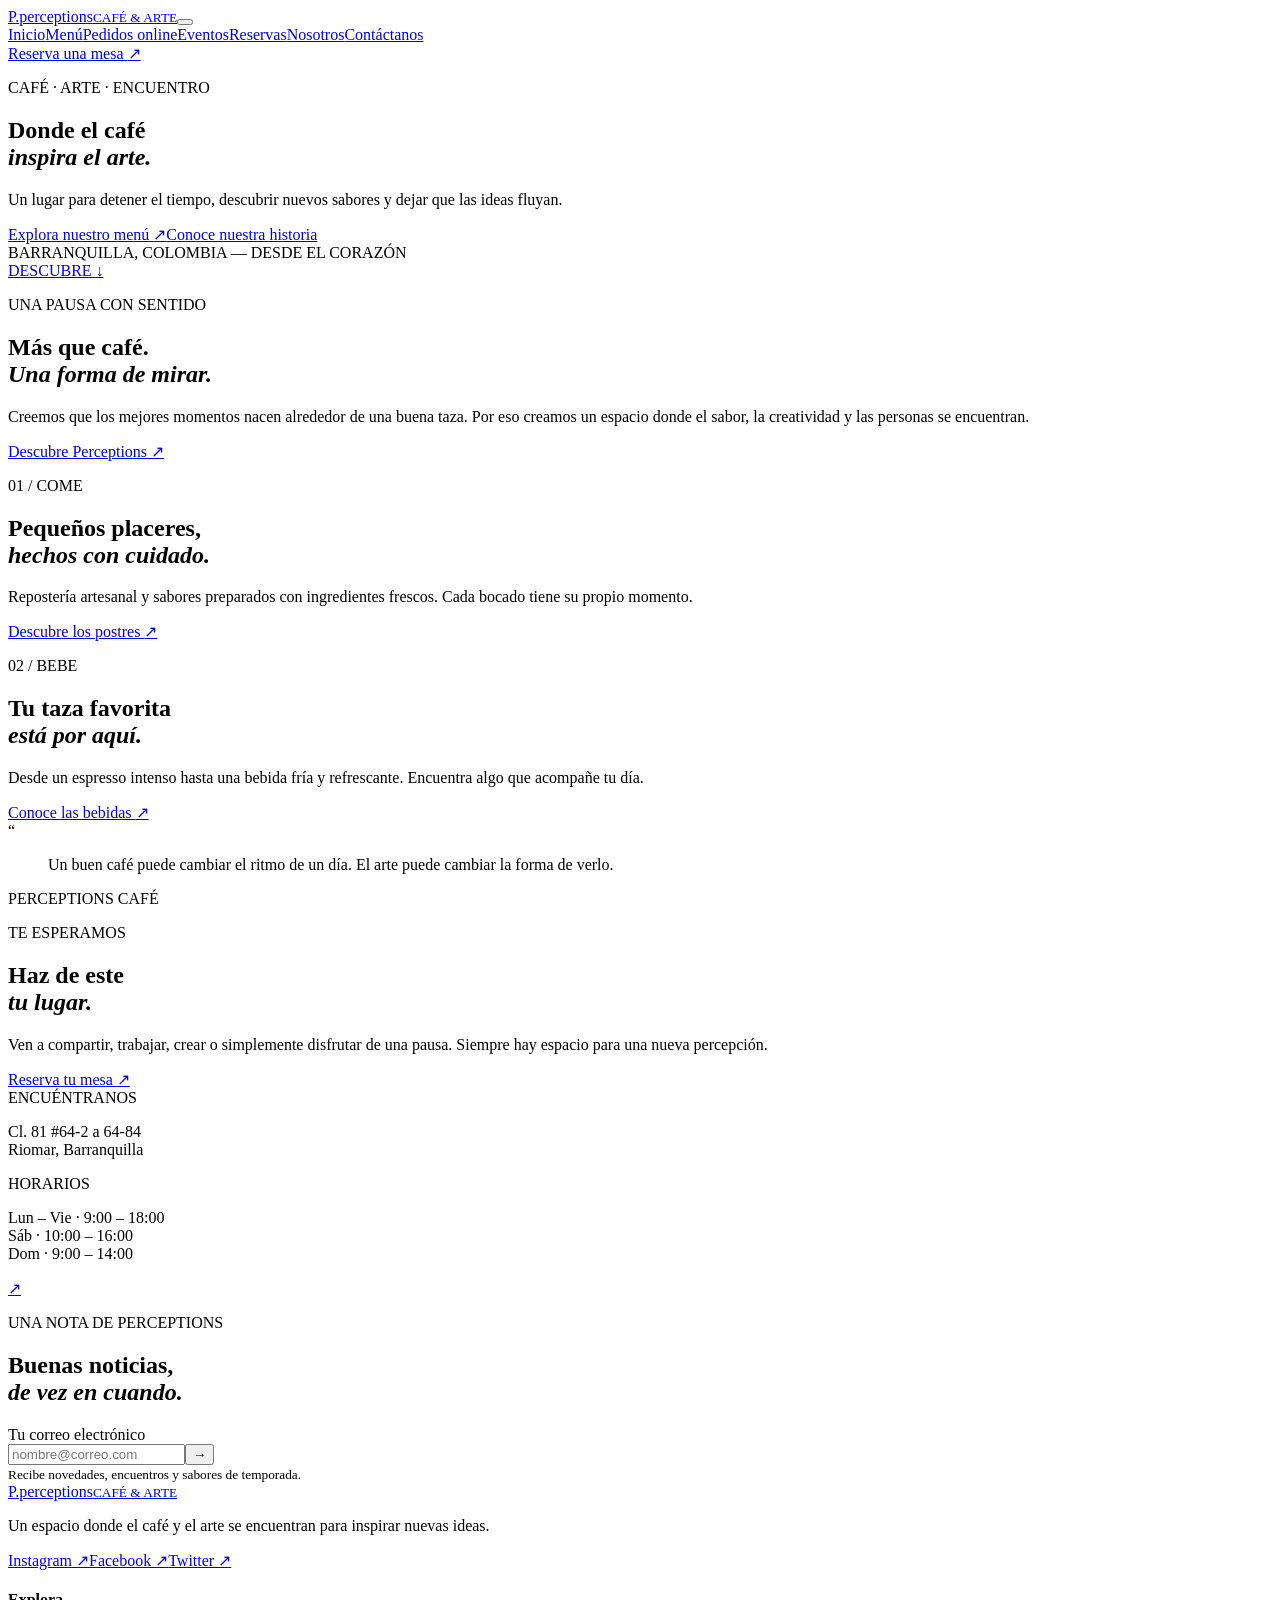
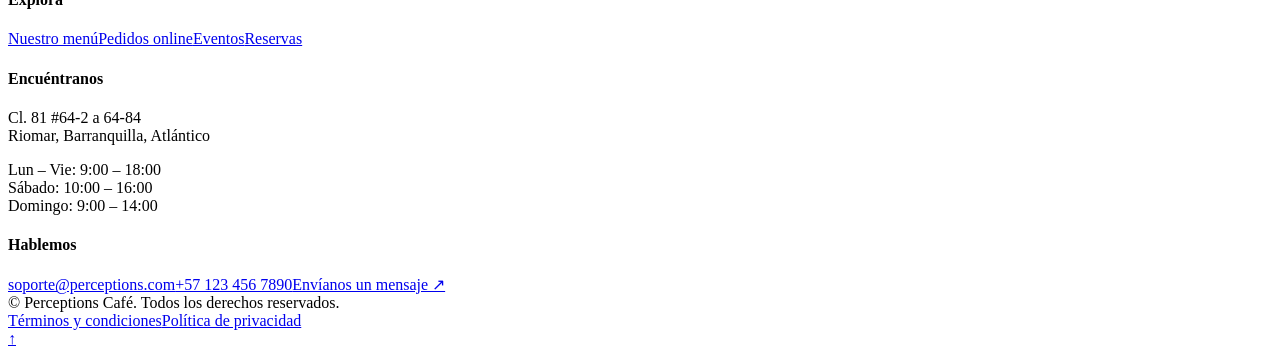
==== index.html @ a8e0d853 "index" ====
<!doctype html><html lang="es"><head><meta charset="utf-8"><meta name="viewport" content="width=device-width,initial-scale=1"><meta name="theme-color" content="#24231f"><meta name="description" content="Perceptions Café: café de especialidad, repostería artesanal y experiencias artísticas en Barranquilla."><title>Inicio | Perceptions Café</title><link rel="preconnect" href="https://fonts.googleapis.com"><link rel="preconnect" href="https://fonts.gstatic.com" crossorigin><link href="https://fonts.googleapis.com/css2?family=DM+Sans:wght@400;500;600;700&family=Playfair+Display:wght@400;500;600;700&display=swap" rel="stylesheet"><link rel="icon" href="assets/favicon.svg" type="image/svg+xml"><link rel="stylesheet" href="assets/styles.css"></head><body id="top"><header class="site-header"><div class="header-inner"><a class="brand" href="index.html" aria-label="Perceptions, inicio"><span class="brand-mark">P<span>.</span></span><span class="brand-name">perceptions<small>CAFÉ & ARTE</small></span></a><button class="menu-toggle" aria-label="Abrir menú" aria-expanded="false"><i></i><i></i></button><nav class="main-nav"><a href="index.html" data-nav="index">Inicio</a><a href="menu.html" data-nav="menu">Menú</a><a href="pedidos.html" data-nav="pedidos">Pedidos online</a><a href="eventos.html" data-nav="eventos">Eventos</a><a href="reservas.html" data-nav="reservas">Reservas</a><a href="nosotros.html" data-nav="nosotros">Nosotros</a><a href="contacto.html" data-nav="contacto">Contáctanos</a></nav><a class="header-cta" href="reservas.html">Reserva una mesa <span>↗</span></a></div></header><main><section class="hero hero-home"><div class="hero-image" style="--hero:url(https://static.wixstatic.com/media/c837a6_3072f98b6961440ca0c47ce752c6d052~mv2.jpg/v1/fill/w_1600%2Ch_1000%2Cal_c%2Cq_90%2Cenc_avif%2Cquality_auto/c837a6_3072f98b6961440ca0c47ce752c6d052~mv2.jpg)"></div><div class="hero-shade"></div><div class="container hero-content"><p class="eyebrow light">CAFÉ · ARTE · ENCUENTRO</p><h1>Donde el café<br><em>inspira el arte.</em></h1><p class="hero-copy">Un lugar para detener el tiempo, descubrir nuevos sabores y dejar que las ideas fluyan.</p><div class="hero-actions"><a class="btn btn-light" href="menu.html">Explora nuestro menú <span>↗</span></a><a class="text-link light-link" href="nosotros.html">Conoce nuestra historia</a></div></div><div class="hero-note">BARRANQUILLA, COLOMBIA <span>—</span> DESDE EL CORAZÓN</div><a class="scroll-cue" href="#experiencia">DESCUBRE <span>↓</span></a></section>
<section class="intro-section section-pad" id="experiencia"><div class="container intro-grid"><div><p class="eyebrow">UNA PAUSA CON SENTIDO</p><h2>Más que café.<br><em>Una forma de mirar.</em></h2></div><div class="intro-copy"><p>Creemos que los mejores momentos nacen alrededor de una buena taza. Por eso creamos un espacio donde el sabor, la creatividad y las personas se encuentran.</p><a class="under-link" href="nosotros.html">Descubre Perceptions <span>↗</span></a></div></div></section>
<section class="feature-section"><div class="feature-image" style="background-image:url(https://static.wixstatic.com/media/11062b_4967d313548448b6aea440c88ab29ae0~mv2.jpg/v1/fill/w_1000%2Ch_700%2Cal_c%2Cq_85%2Cenc_avif%2Cquality_auto/11062b_4967d313548448b6aea440c88ab29ae0~mv2.jpg)"></div><div class="feature-copy"><p class="eyebrow">01 / COME</p><h2>Pequeños placeres,<br><em>hechos con cuidado.</em></h2><p>Repostería artesanal y sabores preparados con ingredientes frescos. Cada bocado tiene su propio momento.</p><a class="btn btn-dark" href="menu.html#postres">Descubre los postres <span>↗</span></a></div></section>
<section class="feature-section feature-reverse"><div class="feature-image" style="background-image:url(https://static.wixstatic.com/media/c837a6_1c8f21588e024e4aa589012f541f7a3b~mv2.jpg/v1/fill/w_1000%2Ch_700%2Cal_c%2Cq_85%2Cenc_avif%2Cquality_auto/c837a6_1c8f21588e024e4aa589012f541f7a3b~mv2.jpg)"></div><div class="feature-copy"><p class="eyebrow">02 / BEBE</p><h2>Tu taza favorita<br><em>está por aquí.</em></h2><p>Desde un espresso intenso hasta una bebida fría y refrescante. Encuentra algo que acompañe tu día.</p><a class="btn btn-dark" href="menu.html#bebidas">Conoce las bebidas <span>↗</span></a></div></section>
<section class="quote-band"><div class="container"><span class="quote-mark">“</span><blockquote>Un buen café puede cambiar el ritmo de un día. El arte puede cambiar la forma de verlo.</blockquote><p>PERCEPTIONS CAFÉ</p></div></section>
<section class="visit-section section-pad"><div class="container visit-grid"><div class="visit-copy"><p class="eyebrow">TE ESPERAMOS</p><h2>Haz de este<br><em>tu lugar.</em></h2><p>Ven a compartir, trabajar, crear o simplemente disfrutar de una pausa. Siempre hay espacio para una nueva percepción.</p><a class="btn btn-dark" href="reservas.html">Reserva tu mesa <span>↗</span></a></div><div class="visit-card"><div class="visit-photo" style="background-image:url(https://static.wixstatic.com/media/c837a6_81d939f67f774d688ab6c00798633c93~mv2.jpg/v1/fill/w_700%2Ch_900%2Cq_90%2Cenc_avif%2Cquality_auto/c837a6_81d939f67f774d688ab6c00798633c93~mv2.jpg)"></div><div class="visit-details"><div><span class="detail-label">ENCUÉNTRANOS</span><p>Cl. 81 #64-2 a 64-84<br>Riomar, Barranquilla</p></div><div><span class="detail-label">HORARIOS</span><p>Lun – Vie · 9:00 – 18:00<br>Sáb · 10:00 – 16:00<br>Dom · 9:00 – 14:00</p></div><a href="https://maps.google.com/?q=Cl.+81+64-2+Barranquilla" target="_blank" rel="noreferrer" aria-label="Ver ubicación">↗</a></div></div></div></section>
<section class="newsletter-strip"><div class="container newsletter-inner"><div><p class="eyebrow light">UNA NOTA DE PERCEPTIONS</p><h2>Buenas noticias,<br><em>de vez en cuando.</em></h2></div><form class="newsletter-form" data-mail-form data-subject="Suscripción al boletín"><label for="newsletter-email">Tu correo electrónico</label><div class="input-line"><input id="newsletter-email" name="email" type="email" placeholder="nombre@correo.com" required><button aria-label="Enviar correo">→</button></div><small>Recibe novedades, encuentros y sabores de temporada.</small></form></div></section></main><footer class="site-footer"><div class="footer-top"><div class="footer-brand"><a class="brand brand-light" href="index.html"><span class="brand-mark">P<span>.</span></span><span class="brand-name">perceptions<small>CAFÉ & ARTE</small></span></a><p>Un espacio donde el café y el arte se encuentran para inspirar nuevas ideas.</p><div class="social-links"><a href="https://www.instagram.com/" target="_blank" rel="noreferrer">Instagram ↗</a><a href="https://www.facebook.com/" target="_blank" rel="noreferrer">Facebook ↗</a><a href="https://twitter.com/" target="_blank" rel="noreferrer">Twitter ↗</a></div></div><div><h4>Explora</h4><a href="menu.html">Nuestro menú</a><a href="pedidos.html">Pedidos online</a><a href="eventos.html">Eventos</a><a href="reservas.html">Reservas</a></div><div><h4>Encuéntranos</h4><p>Cl. 81 #64-2 a 64-84<br>Riomar, Barranquilla, Atlántico</p><p>Lun – Vie: 9:00 – 18:00<br>Sábado: 10:00 – 16:00<br>Domingo: 9:00 – 14:00</p></div><div><h4>Hablemos</h4><a href="mailto:soporte@perceptions.com">soporte@perceptions.com</a><a href="tel:+571234567890">+57 123 456 7890</a><a href="contacto.html">Envíanos un mensaje ↗</a></div></div><div class="footer-bottom"><span>© <span data-year></span> Perceptions Café. Todos los derechos reservados.</span><div><a href="terminos.html">Términos y condiciones</a><a href="privacidad.html">Política de privacidad</a></div></div></footer><a class="back-top" href="#top" aria-label="Volver arriba">↑</a><script src="assets/app.js" defer></script></body></html>
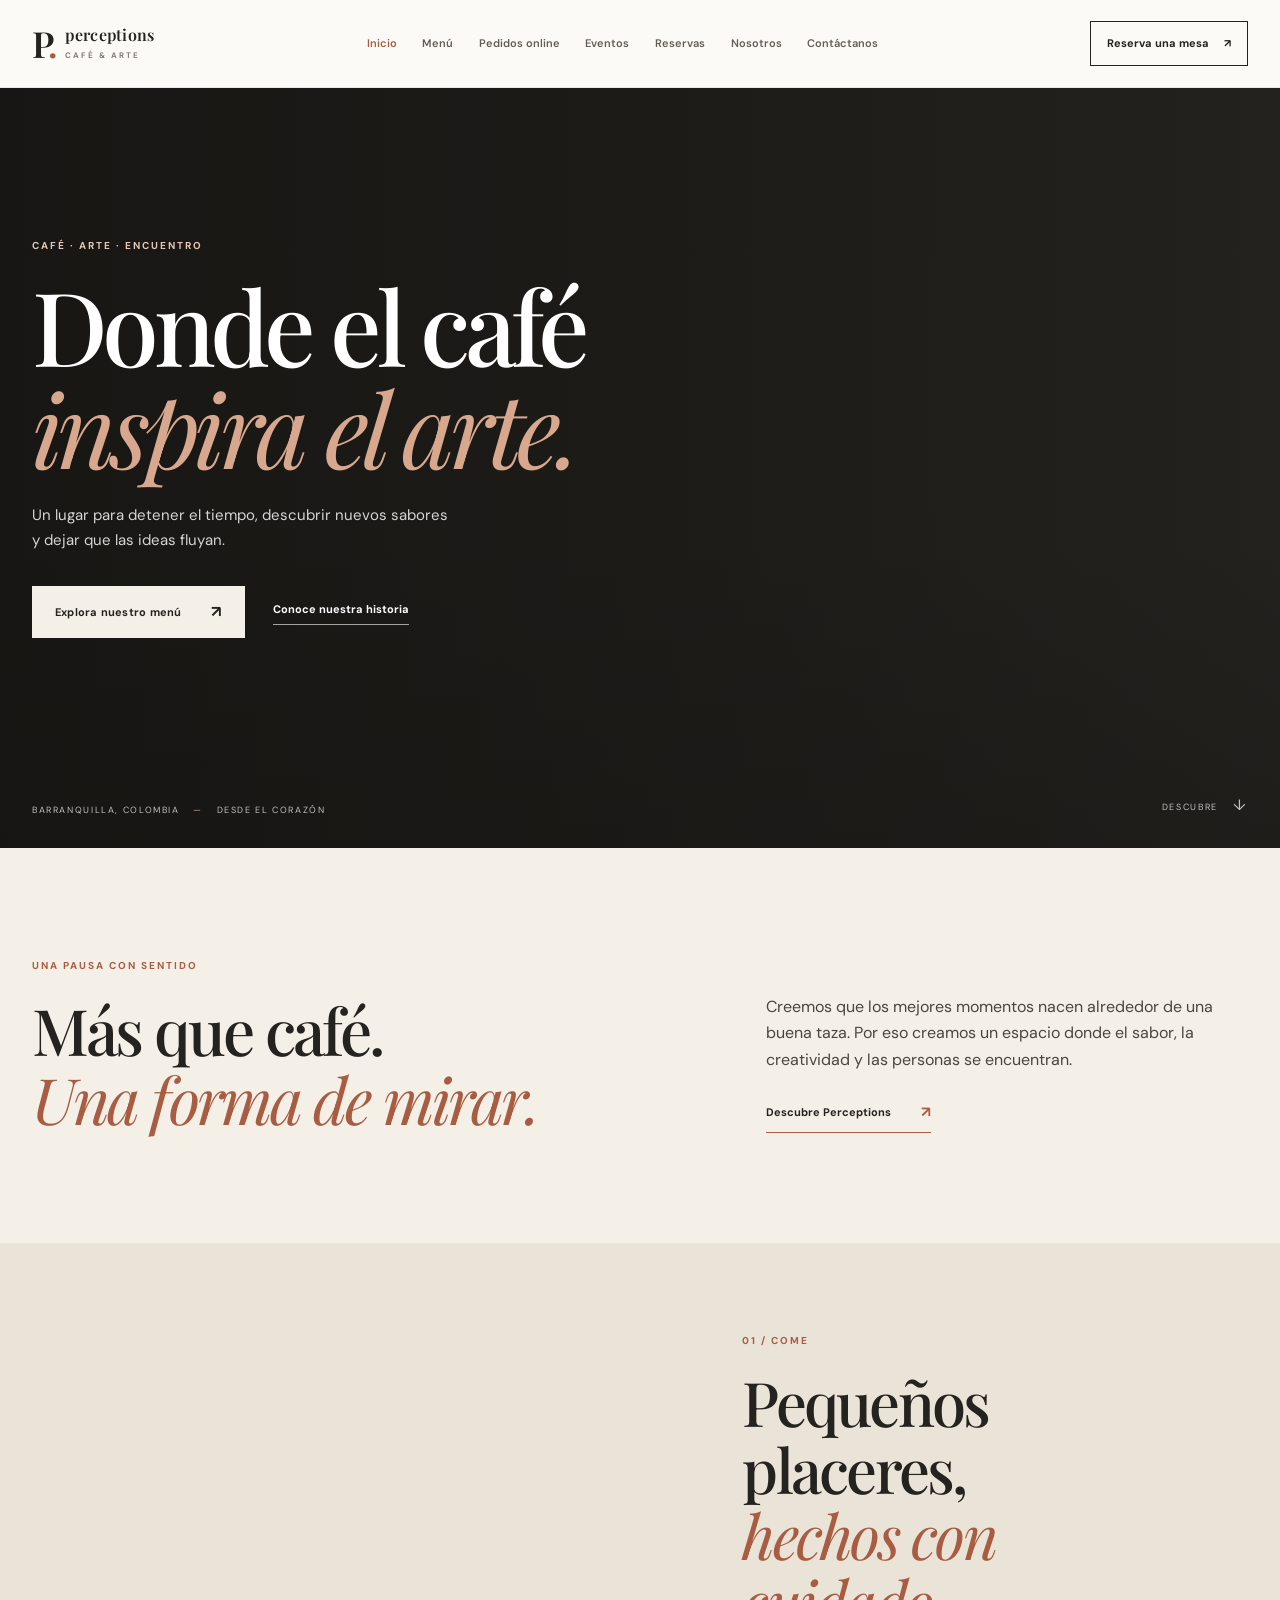
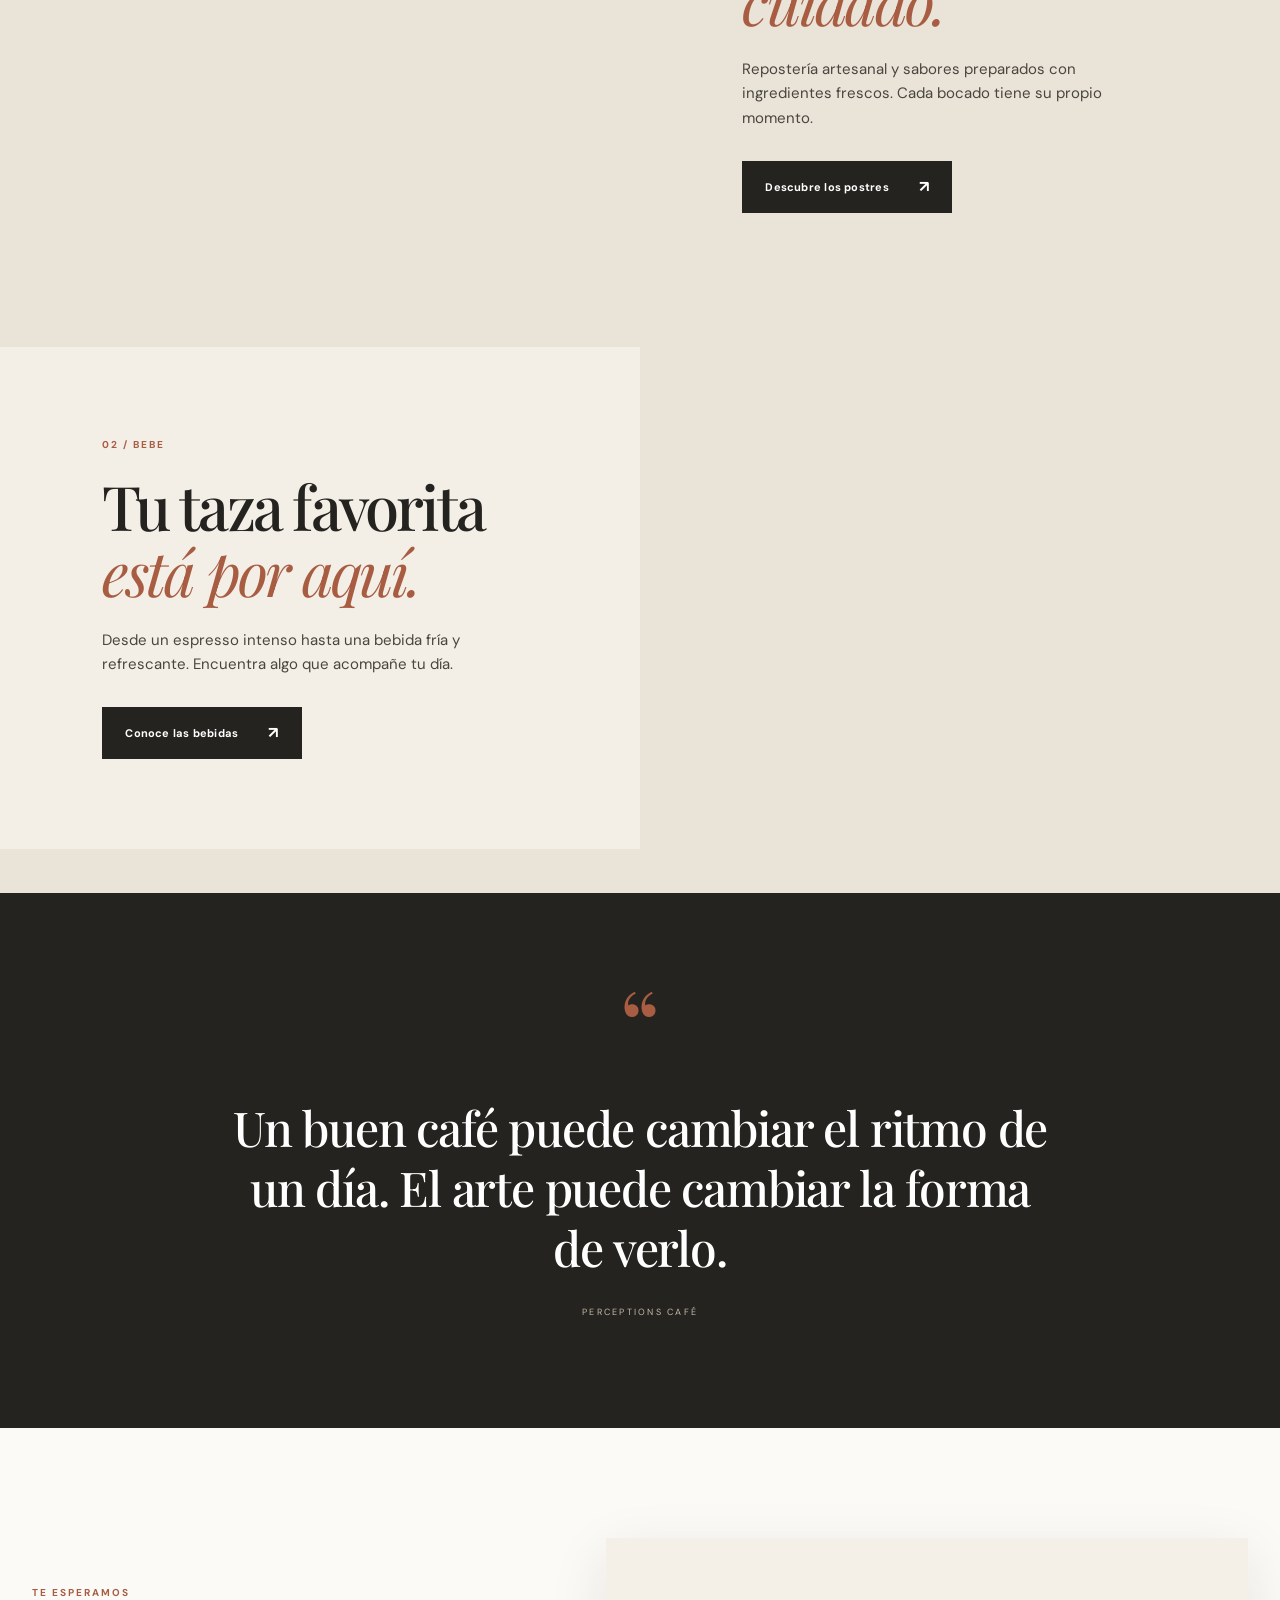
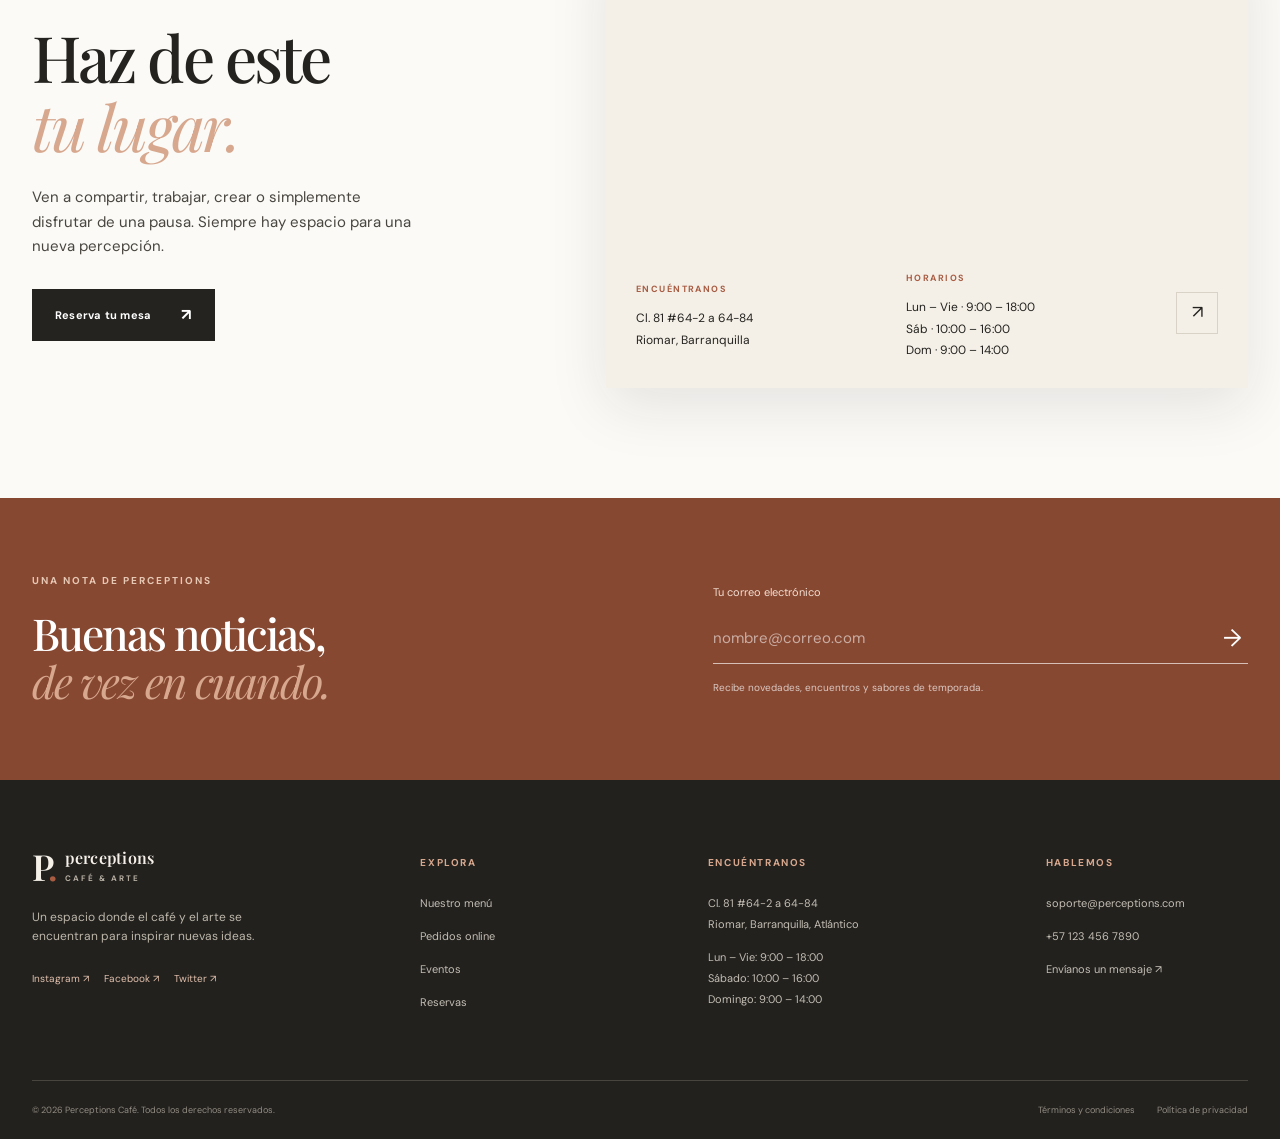
==== commit db072bd3: "Update index.html Organizacion de codigo" ====
--- a/index.html
+++ b/index.html
@@ -1,7 +1,168 @@
-<!doctype html><html lang="es"><head><meta charset="utf-8"><meta name="viewport" content="width=device-width,initial-scale=1"><meta name="theme-color" content="#24231f"><meta name="description" content="Perceptions Café: café de especialidad, repostería artesanal y experiencias artísticas en Barranquilla."><title>Inicio | Perceptions Café</title><link rel="preconnect" href="https://fonts.googleapis.com"><link rel="preconnect" href="https://fonts.gstatic.com" crossorigin><link href="https://fonts.googleapis.com/css2?family=DM+Sans:wght@400;500;600;700&family=Playfair+Display:wght@400;500;600;700&display=swap" rel="stylesheet"><link rel="icon" href="assets/favicon.svg" type="image/svg+xml"><link rel="stylesheet" href="assets/styles.css"></head><body id="top"><header class="site-header"><div class="header-inner"><a class="brand" href="index.html" aria-label="Perceptions, inicio"><span class="brand-mark">P<span>.</span></span><span class="brand-name">perceptions<small>CAFÉ & ARTE</small></span></a><button class="menu-toggle" aria-label="Abrir menú" aria-expanded="false"><i></i><i></i></button><nav class="main-nav"><a href="index.html" data-nav="index">Inicio</a><a href="menu.html" data-nav="menu">Menú</a><a href="pedidos.html" data-nav="pedidos">Pedidos online</a><a href="eventos.html" data-nav="eventos">Eventos</a><a href="reservas.html" data-nav="reservas">Reservas</a><a href="nosotros.html" data-nav="nosotros">Nosotros</a><a href="contacto.html" data-nav="contacto">Contáctanos</a></nav><a class="header-cta" href="reservas.html">Reserva una mesa <span>↗</span></a></div></header><main><section class="hero hero-home"><div class="hero-image" style="--hero:url(https://static.wixstatic.com/media/c837a6_3072f98b6961440ca0c47ce752c6d052~mv2.jpg/v1/fill/w_1600%2Ch_1000%2Cal_c%2Cq_90%2Cenc_avif%2Cquality_auto/c837a6_3072f98b6961440ca0c47ce752c6d052~mv2.jpg)"></div><div class="hero-shade"></div><div class="container hero-content"><p class="eyebrow light">CAFÉ · ARTE · ENCUENTRO</p><h1>Donde el café<br><em>inspira el arte.</em></h1><p class="hero-copy">Un lugar para detener el tiempo, descubrir nuevos sabores y dejar que las ideas fluyan.</p><div class="hero-actions"><a class="btn btn-light" href="menu.html">Explora nuestro menú <span>↗</span></a><a class="text-link light-link" href="nosotros.html">Conoce nuestra historia</a></div></div><div class="hero-note">BARRANQUILLA, COLOMBIA <span>—</span> DESDE EL CORAZÓN</div><a class="scroll-cue" href="#experiencia">DESCUBRE <span>↓</span></a></section>
-<section class="intro-section section-pad" id="experiencia"><div class="container intro-grid"><div><p class="eyebrow">UNA PAUSA CON SENTIDO</p><h2>Más que café.<br><em>Una forma de mirar.</em></h2></div><div class="intro-copy"><p>Creemos que los mejores momentos nacen alrededor de una buena taza. Por eso creamos un espacio donde el sabor, la creatividad y las personas se encuentran.</p><a class="under-link" href="nosotros.html">Descubre Perceptions <span>↗</span></a></div></div></section>
-<section class="feature-section"><div class="feature-image" style="background-image:url(https://static.wixstatic.com/media/11062b_4967d313548448b6aea440c88ab29ae0~mv2.jpg/v1/fill/w_1000%2Ch_700%2Cal_c%2Cq_85%2Cenc_avif%2Cquality_auto/11062b_4967d313548448b6aea440c88ab29ae0~mv2.jpg)"></div><div class="feature-copy"><p class="eyebrow">01 / COME</p><h2>Pequeños placeres,<br><em>hechos con cuidado.</em></h2><p>Repostería artesanal y sabores preparados con ingredientes frescos. Cada bocado tiene su propio momento.</p><a class="btn btn-dark" href="menu.html#postres">Descubre los postres <span>↗</span></a></div></section>
-<section class="feature-section feature-reverse"><div class="feature-image" style="background-image:url(https://static.wixstatic.com/media/c837a6_1c8f21588e024e4aa589012f541f7a3b~mv2.jpg/v1/fill/w_1000%2Ch_700%2Cal_c%2Cq_85%2Cenc_avif%2Cquality_auto/c837a6_1c8f21588e024e4aa589012f541f7a3b~mv2.jpg)"></div><div class="feature-copy"><p class="eyebrow">02 / BEBE</p><h2>Tu taza favorita<br><em>está por aquí.</em></h2><p>Desde un espresso intenso hasta una bebida fría y refrescante. Encuentra algo que acompañe tu día.</p><a class="btn btn-dark" href="menu.html#bebidas">Conoce las bebidas <span>↗</span></a></div></section>
-<section class="quote-band"><div class="container"><span class="quote-mark">“</span><blockquote>Un buen café puede cambiar el ritmo de un día. El arte puede cambiar la forma de verlo.</blockquote><p>PERCEPTIONS CAFÉ</p></div></section>
-<section class="visit-section section-pad"><div class="container visit-grid"><div class="visit-copy"><p class="eyebrow">TE ESPERAMOS</p><h2>Haz de este<br><em>tu lugar.</em></h2><p>Ven a compartir, trabajar, crear o simplemente disfrutar de una pausa. Siempre hay espacio para una nueva percepción.</p><a class="btn btn-dark" href="reservas.html">Reserva tu mesa <span>↗</span></a></div><div class="visit-card"><div class="visit-photo" style="background-image:url(https://static.wixstatic.com/media/c837a6_81d939f67f774d688ab6c00798633c93~mv2.jpg/v1/fill/w_700%2Ch_900%2Cq_90%2Cenc_avif%2Cquality_auto/c837a6_81d939f67f774d688ab6c00798633c93~mv2.jpg)"></div><div class="visit-details"><div><span class="detail-label">ENCUÉNTRANOS</span><p>Cl. 81 #64-2 a 64-84<br>Riomar, Barranquilla</p></div><div><span class="detail-label">HORARIOS</span><p>Lun – Vie · 9:00 – 18:00<br>Sáb · 10:00 – 16:00<br>Dom · 9:00 – 14:00</p></div><a href="https://maps.google.com/?q=Cl.+81+64-2+Barranquilla" target="_blank" rel="noreferrer" aria-label="Ver ubicación">↗</a></div></div></div></section>
-<section class="newsletter-strip"><div class="container newsletter-inner"><div><p class="eyebrow light">UNA NOTA DE PERCEPTIONS</p><h2>Buenas noticias,<br><em>de vez en cuando.</em></h2></div><form class="newsletter-form" data-mail-form data-subject="Suscripción al boletín"><label for="newsletter-email">Tu correo electrónico</label><div class="input-line"><input id="newsletter-email" name="email" type="email" placeholder="nombre@correo.com" required><button aria-label="Enviar correo">→</button></div><small>Recibe novedades, encuentros y sabores de temporada.</small></form></div></section></main><footer class="site-footer"><div class="footer-top"><div class="footer-brand"><a class="brand brand-light" href="index.html"><span class="brand-mark">P<span>.</span></span><span class="brand-name">perceptions<small>CAFÉ & ARTE</small></span></a><p>Un espacio donde el café y el arte se encuentran para inspirar nuevas ideas.</p><div class="social-links"><a href="https://www.instagram.com/" target="_blank" rel="noreferrer">Instagram ↗</a><a href="https://www.facebook.com/" target="_blank" rel="noreferrer">Facebook ↗</a><a href="https://twitter.com/" target="_blank" rel="noreferrer">Twitter ↗</a></div></div><div><h4>Explora</h4><a href="menu.html">Nuestro menú</a><a href="pedidos.html">Pedidos online</a><a href="eventos.html">Eventos</a><a href="reservas.html">Reservas</a></div><div><h4>Encuéntranos</h4><p>Cl. 81 #64-2 a 64-84<br>Riomar, Barranquilla, Atlántico</p><p>Lun – Vie: 9:00 – 18:00<br>Sábado: 10:00 – 16:00<br>Domingo: 9:00 – 14:00</p></div><div><h4>Hablemos</h4><a href="mailto:soporte@perceptions.com">soporte@perceptions.com</a><a href="tel:+571234567890">+57 123 456 7890</a><a href="contacto.html">Envíanos un mensaje ↗</a></div></div><div class="footer-bottom"><span>© <span data-year></span> Perceptions Café. Todos los derechos reservados.</span><div><a href="terminos.html">Términos y condiciones</a><a href="privacidad.html">Política de privacidad</a></div></div></footer><a class="back-top" href="#top" aria-label="Volver arriba">↑</a><script src="assets/app.js" defer></script></body></html>+<!doctype html>
+<html lang="es">
+
+<head>
+    <meta charset="utf-8">
+    <meta name="viewport" content="width=device-width,initial-scale=1">
+    <meta name="theme-color" content="#24231f">
+    <meta name="description"
+        content="Perceptions Café: café de especialidad, repostería artesanal y experiencias artísticas en Barranquilla.">
+    <title>Inicio | Perceptions Café</title>
+    <link rel="preconnect" href="https://fonts.googleapis.com">
+    <link rel="preconnect" href="https://fonts.gstatic.com" crossorigin>
+    <link
+        href="https://fonts.googleapis.com/css2?family=DM+Sans:wght@400;500;600;700&family=Playfair+Display:wght@400;500;600;700&display=swap"
+        rel="stylesheet">
+    <link rel="icon" href="assets/favicon.svg" type="image/svg+xml">
+    <link rel="stylesheet" href="assets/styles.css">
+</head>
+
+<body id="top">
+    <header class="site-header">
+        <div class="header-inner"><a class="brand" href="index.html" aria-label="Perceptions, inicio"><span
+                    class="brand-mark">P<span>.</span></span><span class="brand-name">perceptions<small>CAFÉ &
+                        ARTE</small></span></a><button class="menu-toggle" aria-label="Abrir menú"
+                aria-expanded="false"><i></i><i></i></button>
+            <nav class="main-nav"><a href="index.html" data-nav="index">Inicio</a><a href="menu.html"
+                    data-nav="menu">Menú</a><a href="pedidos.html" data-nav="pedidos">Pedidos online</a><a
+                    href="eventos.html" data-nav="eventos">Eventos</a><a href="reservas.html"
+                    data-nav="reservas">Reservas</a><a href="nosotros.html" data-nav="nosotros">Nosotros</a><a
+                    href="contacto.html" data-nav="contacto">Contáctanos</a></nav><a class="header-cta"
+                href="reservas.html">Reserva una mesa <span>↗</span></a>
+        </div>
+    </header>
+    <main>
+        <section class="hero hero-home">
+            <div class="hero-image"
+                style="--hero:url(https://static.wixstatic.com/media/c837a6_3072f98b6961440ca0c47ce752c6d052~mv2.jpg/v1/fill/w_1600%2Ch_1000%2Cal_c%2Cq_90%2Cenc_avif%2Cquality_auto/c837a6_3072f98b6961440ca0c47ce752c6d052~mv2.jpg)">
+            </div>
+            <div class="hero-shade"></div>
+            <div class="container hero-content">
+                <p class="eyebrow light">CAFÉ · ARTE · ENCUENTRO</p>
+                <h1>Donde el café<br><em>inspira el arte.</em></h1>
+                <p class="hero-copy">Un lugar para detener el tiempo, descubrir nuevos sabores y dejar que las ideas
+                    fluyan.</p>
+                <div class="hero-actions"><a class="btn btn-light" href="menu.html">Explora nuestro menú
+                        <span>↗</span></a><a class="text-link light-link" href="nosotros.html">Conoce nuestra
+                        historia</a></div>
+            </div>
+            <div class="hero-note">BARRANQUILLA, COLOMBIA <span>—</span> DESDE EL CORAZÓN</div><a class="scroll-cue"
+                href="#experiencia">DESCUBRE <span>↓</span></a>
+        </section>
+        <section class="intro-section section-pad" id="experiencia">
+            <div class="container intro-grid">
+                <div>
+                    <p class="eyebrow">UNA PAUSA CON SENTIDO</p>
+                    <h2>Más que café.<br><em>Una forma de mirar.</em></h2>
+                </div>
+                <div class="intro-copy">
+                    <p>Creemos que los mejores momentos nacen alrededor de una buena taza. Por eso creamos un espacio
+                        donde el sabor, la creatividad y las personas se encuentran.</p><a class="under-link"
+                        href="nosotros.html">Descubre Perceptions <span>↗</span></a>
+                </div>
+            </div>
+        </section>
+        <section class="feature-section">
+            <div class="feature-image"
+                style="background-image:url(https://static.wixstatic.com/media/11062b_4967d313548448b6aea440c88ab29ae0~mv2.jpg/v1/fill/w_1000%2Ch_700%2Cal_c%2Cq_85%2Cenc_avif%2Cquality_auto/11062b_4967d313548448b6aea440c88ab29ae0~mv2.jpg)">
+            </div>
+            <div class="feature-copy">
+                <p class="eyebrow">01 / COME</p>
+                <h2>Pequeños placeres,<br><em>hechos con cuidado.</em></h2>
+                <p>Repostería artesanal y sabores preparados con ingredientes frescos. Cada bocado tiene su propio
+                    momento.</p><a class="btn btn-dark" href="menu.html#postres">Descubre los postres <span>↗</span></a>
+            </div>
+        </section>
+        <section class="feature-section feature-reverse">
+            <div class="feature-image"
+                style="background-image:url(https://static.wixstatic.com/media/c837a6_1c8f21588e024e4aa589012f541f7a3b~mv2.jpg/v1/fill/w_1000%2Ch_700%2Cal_c%2Cq_85%2Cenc_avif%2Cquality_auto/c837a6_1c8f21588e024e4aa589012f541f7a3b~mv2.jpg)">
+            </div>
+            <div class="feature-copy">
+                <p class="eyebrow">02 / BEBE</p>
+                <h2>Tu taza favorita<br><em>está por aquí.</em></h2>
+                <p>Desde un espresso intenso hasta una bebida fría y refrescante. Encuentra algo que acompañe tu día.
+                </p><a class="btn btn-dark" href="menu.html#bebidas">Conoce las bebidas <span>↗</span></a>
+            </div>
+        </section>
+        <section class="quote-band">
+            <div class="container"><span class="quote-mark">“</span>
+                <blockquote>Un buen café puede cambiar el ritmo de un día. El arte puede cambiar la forma de verlo.
+                </blockquote>
+                <p>PERCEPTIONS CAFÉ</p>
+            </div>
+        </section>
+        <section class="visit-section section-pad">
+            <div class="container visit-grid">
+                <div class="visit-copy">
+                    <p class="eyebrow">TE ESPERAMOS</p>
+                    <h2>Haz de este<br><em>tu lugar.</em></h2>
+                    <p>Ven a compartir, trabajar, crear o simplemente disfrutar de una pausa. Siempre hay espacio para
+                        una nueva percepción.</p><a class="btn btn-dark" href="reservas.html">Reserva tu mesa
+                        <span>↗</span></a>
+                </div>
+                <div class="visit-card">
+                    <div class="visit-photo"
+                        style="background-image:url(https://static.wixstatic.com/media/c837a6_81d939f67f774d688ab6c00798633c93~mv2.jpg/v1/fill/w_700%2Ch_900%2Cq_90%2Cenc_avif%2Cquality_auto/c837a6_81d939f67f774d688ab6c00798633c93~mv2.jpg)">
+                    </div>
+                    <div class="visit-details">
+                        <div><span class="detail-label">ENCUÉNTRANOS</span>
+                            <p>Cl. 81 #64-2 a 64-84<br>Riomar, Barranquilla</p>
+                        </div>
+                        <div><span class="detail-label">HORARIOS</span>
+                            <p>Lun – Vie · 9:00 – 18:00<br>Sáb · 10:00 – 16:00<br>Dom · 9:00 – 14:00</p>
+                        </div><a href="https://maps.google.com/?q=Cl.+81+64-2+Barranquilla" target="_blank"
+                            rel="noreferrer" aria-label="Ver ubicación">↗</a>
+                    </div>
+                </div>
+            </div>
+        </section>
+        <section class="newsletter-strip">
+            <div class="container newsletter-inner">
+                <div>
+                    <p class="eyebrow light">UNA NOTA DE PERCEPTIONS</p>
+                    <h2>Buenas noticias,<br><em>de vez en cuando.</em></h2>
+                </div>
+                <form class="newsletter-form" data-mail-form data-subject="Suscripción al boletín"><label
+                        for="newsletter-email">Tu correo electrónico</label>
+                    <div class="input-line"><input id="newsletter-email" name="email" type="email"
+                            placeholder="nombre@correo.com" required><button aria-label="Enviar correo">→</button></div>
+                    <small>Recibe novedades, encuentros y sabores de temporada.</small>
+                </form>
+            </div>
+        </section>
+    </main>
+    <footer class="site-footer">
+        <div class="footer-top">
+            <div class="footer-brand"><a class="brand brand-light" href="index.html"><span
+                        class="brand-mark">P<span>.</span></span><span class="brand-name">perceptions<small>CAFÉ &
+                            ARTE</small></span></a>
+                <p>Un espacio donde el café y el arte se encuentran para inspirar nuevas ideas.</p>
+                <div class="social-links"><a href="https://www.instagram.com/" target="_blank"
+                        rel="noreferrer">Instagram ↗</a><a href="https://www.facebook.com/" target="_blank"
+                        rel="noreferrer">Facebook ↗</a><a href="https://twitter.com/" target="_blank"
+                        rel="noreferrer">Twitter ↗</a></div>
+            </div>
+            <div>
+                <h4>Explora</h4><a href="menu.html">Nuestro menú</a><a href="pedidos.html">Pedidos online</a><a
+                    href="eventos.html">Eventos</a><a href="reservas.html">Reservas</a>
+            </div>
+            <div>
+                <h4>Encuéntranos</h4>
+                <p>Cl. 81 #64-2 a 64-84<br>Riomar, Barranquilla, Atlántico</p>
+                <p>Lun – Vie: 9:00 – 18:00<br>Sábado: 10:00 – 16:00<br>Domingo: 9:00 – 14:00</p>
+            </div>
+            <div>
+                <h4>Hablemos</h4><a href="mailto:soporte@perceptions.com">soporte@perceptions.com</a><a
+                    href="tel:+571234567890">+57 123 456 7890</a><a href="contacto.html">Envíanos un mensaje ↗</a>
+            </div>
+        </div>
+        <div class="footer-bottom"><span>© <span data-year></span> Perceptions Café. Todos los derechos
+                reservados.</span>
+            <div><a href="terminos.html">Términos y condiciones</a><a href="privacidad.html">Política de privacidad</a>
+            </div>
+        </div>
+    </footer><a class="back-top" href="#top" aria-label="Volver arriba">↑</a>
+    <script src="assets/app.js" defer></script>
+</body>
+
+</html>
--- a/assets/styles.css
+++ b/assets/styles.css
@@ -0,0 +1,1179 @@
+/* PERCEPTIONS CAFÉ — estilos principales */
+
+:root {
+  --ink:#24231f;
+  --ink-soft:#49463f;
+  --cream:#f4f0e8;
+  --paper:#fbfaf7;
+  --sand:#e8dfd0;
+  --clay:#a85d43;
+  --clay-dark:#874832;
+  --muted:#827d73;
+  --line:#d9d2c7;
+  --white:#fff;
+  --serif:'Playfair Display',Georgia,serif;
+  --sans:'DM Sans',Arial,sans-serif;
+  --max:1220px;
+  --shadow:0 18px 55px rgba(35,31,25,.10)}
+* {
+  box-sizing:border-box}
+html {
+  scroll-behavior:smooth;
+  scroll-padding-top:90px}
+body {
+  margin:0;
+  background:var(--paper);
+  color:var(--ink);
+  font-family:var(--sans);
+  font-size:15px;
+  line-height:1.65}
+body.menu-open {
+  overflow:hidden}
+a {
+  color:inherit;
+  text-decoration:none}
+button,input,textarea,select {
+  font:inherit}
+button,a {
+  -webkit-tap-highlight-color:transparent}
+img {
+  max-width:100%;
+  display:block}
+.container {
+  width:min(var(--max),calc(100% - 64px));
+  margin-inline:auto}
+.section-pad {
+  padding:110px 0}
+.eyebrow {
+  font-size:10px;
+  letter-spacing:.2em;
+  font-weight:700;
+  color:var(--clay);
+  margin:0 0 20px;
+  text-transform:uppercase}
+.eyebrow.light {
+  color:#e6c8b4}
+.site-header {
+  height:88px;
+  position:sticky;
+  top:0;
+  z-index:50;
+  background:rgba(251,250,247,.96);
+  backdrop-filter:blur(16px);
+  border-bottom:1px solid rgba(36,35,31,.08)}
+.header-inner {
+  height:100%;
+  width:min(1380px,calc(100% - 64px));
+  margin:auto;
+  display:flex;
+  align-items:center;
+  justify-content:space-between;
+  gap:32px}
+.brand {
+  display:flex;
+  align-items:center;
+  gap:10px;
+  flex-shrink:0}
+.brand-mark {
+  font:600 36px/.8 var(--serif);
+  letter-spacing:-.08em}
+.brand-mark span {
+  color:var(--clay)}
+.brand-name {
+  font:600 16px/1 var(--serif);
+  letter-spacing:.02em}
+.brand-name small {
+  display:block;
+  font:700 8px/1.5 var(--sans);
+  letter-spacing:.25em;
+  margin-top:6px;
+  color:var(--muted)}
+.main-nav {
+  display:flex;
+  align-items:center;
+  gap:clamp(14px,2vw,29px)}
+.main-nav a {
+  font-size:11px;
+  font-weight:600;
+  color:#625e56;
+  white-space:nowrap;
+  transition:color .2s}
+.main-nav a:hover,.main-nav a.active {
+  color:var(--clay)}
+.header-cta {
+  font-size:11px;
+  font-weight:700;
+  padding:12px 16px;
+  border:1px solid var(--ink);
+  white-space:nowrap;
+  transition:.2s}
+.header-cta span {
+  margin-left:12px}
+.header-cta:hover {
+  background:var(--ink);
+  color:var(--white)}
+.menu-toggle {
+  display:none;
+  background:none;
+  border:0;
+  padding:10px}
+.menu-toggle i {
+  display:block;
+  width:24px;
+  height:1px;
+  background:var(--ink);
+  margin:6px}
+.hero {
+  position:relative;
+  min-height:min(760px,calc(100vh - 88px));
+  display:flex;
+  align-items:center;
+  overflow:hidden;
+  background:#25231f;
+  color:white}
+.hero-image,.hero-shade {
+  position:absolute;
+  inset:0}
+.hero-image {
+  background-image:var(--hero);
+  background-size:cover;
+  background-position:center 52%;
+  transform:scale(1.02)}
+.hero-shade {
+  background:linear-gradient(90deg,rgba(20,19,17,.78) 0%,rgba(20,19,17,.53) 45%,rgba(20,19,17,.08) 100%),linear-gradient(0deg,rgba(20,19,17,.3),transparent 40%)}
+.hero-content {
+  position:relative;
+  z-index:1;
+  padding-top:30px;
+  padding-bottom:90px}
+.hero h1,.page-hero h1,.detail-hero h1 {
+  font:500 clamp(56px,8vw,108px)/.99 var(--serif);
+  letter-spacing:-.055em;
+  margin:0 0 26px}
+.hero h1 em,.page-hero h1 em,.detail-hero h1 em,.feature-copy h2 em,.intro-grid h2 em,.visit-copy h2 em,.newsletter-inner h2 em,.section-heading h2 em,.event-callout h2 em,.detail-grid h2 em,.form-aside h2 em,.contact-info h2 em,.about-text h2 em,.manifesto-grid h2 em,.center-cta h2 em {
+  font-weight:400;
+  color:#d7a78e}
+.hero-copy {
+  max-width:420px;
+  color:rgba(255,255,255,.82);
+  font-size:15px;
+  margin:0 0 34px}
+.hero-actions {
+  display:flex;
+  align-items:center;
+  gap:28px;
+  flex-wrap:wrap}
+.btn {
+  display:inline-flex;
+  align-items:center;
+  justify-content:center;
+  gap:30px;
+  min-height:52px;
+  padding:0 22px;
+  border:1px solid transparent;
+  font-size:11px;
+  font-weight:700;
+  letter-spacing:.02em;
+  cursor:pointer;
+  transition:transform .2s,background .2s,color .2s,border .2s}
+.btn:hover {
+  transform:translateY(-2px)}
+.btn span {
+  font-size:16px}
+.btn-light {
+  background:var(--cream);
+  color:var(--ink)}
+.btn-light:hover {
+  background:white}
+.btn-dark {
+  background:var(--ink);
+  color:white}
+.btn-dark:hover {
+  background:var(--clay-dark)}
+.btn-full {
+  width:100%}
+.text-link {
+  font-size:11px;
+  font-weight:700;
+  border-bottom:1px solid var(--clay);
+  padding-bottom:6px}
+.light-link {
+  color:white;
+  border-color:rgba(255,255,255,.6)}
+.hero-note,.scroll-cue {
+  position:absolute;
+  z-index:2;
+  bottom:30px;
+  font-size:9px;
+  letter-spacing:.18em;
+  color:rgba(255,255,255,.72)}
+.hero-note {
+  left:max(32px,calc((100% - var(--max))/2))}
+.hero-note span {
+  padding:0 10px;
+  color:#d7a78e}
+.scroll-cue {
+  right:max(32px,calc((100% - var(--max))/2))}
+.scroll-cue span {
+  padding-left:12px;
+  font-size:15px}
+.intro-section {
+  background:var(--cream)}
+.intro-grid {
+  display:grid;
+  grid-template-columns:1.1fr .9fr;
+  gap:12%;
+  align-items:end}
+.intro-grid h2,.feature-copy h2,.visit-copy h2,.section-heading h2,.event-callout h2,.detail-grid h2,.form-aside h2,.contact-info h2,.about-text h2,.manifesto-grid h2,.center-cta h2,.newsletter-inner h2 {
+  font:500 clamp(40px,5vw,64px)/1.08 var(--serif);
+  letter-spacing:-.045em;
+  margin:0}
+.intro-grid h2 em {
+  color:var(--clay)}
+.intro-copy p {
+  font-size:16px;
+  color:var(--ink-soft);
+  max-width:480px;
+  margin:0 0 26px}
+.under-link {
+  display:inline-flex;
+  gap:30px;
+  align-items:center;
+  font-size:11px;
+  font-weight:700;
+  border-bottom:1px solid var(--clay);
+  padding-bottom:7px}
+.under-link span {
+  font-size:15px;
+  color:var(--clay)}
+.feature-section {
+  display:grid;
+  grid-template-columns:1fr 1fr;
+  min-height:590px;
+  background:#eae3d8}
+.feature-image {
+  background-size:cover;
+  background-position:center;
+  min-height:460px}
+.feature-copy {
+  padding:90px clamp(40px,8vw,130px);
+  align-self:center}
+.feature-copy h2 {
+  font:500 clamp(40px,4.8vw,62px)/1.08 var(--serif);
+  letter-spacing:-.045em;
+  margin:0 0 22px}
+.feature-copy h2 em {
+  color:var(--clay)}
+.feature-copy>p:not(.eyebrow) {
+  max-width:390px;
+  color:var(--ink-soft);
+  margin:0 0 30px}
+.feature-reverse .feature-image {
+  order:2}
+.feature-reverse .feature-copy {
+  order:1;
+  background:#f3efe7}
+.quote-band {
+  background:var(--ink);
+  color:white;
+  text-align:center;
+  padding:100px 0}
+.quote-mark {
+  font:100px/.6 var(--serif);
+  color:var(--clay)}
+.quote-band blockquote {
+  font:500 clamp(28px,4vw,48px)/1.25 var(--serif);
+  max-width:820px;
+  margin:25px auto 28px;
+  letter-spacing:-.025em}
+.quote-band p {
+  font-size:9px;
+  letter-spacing:.25em;
+  color:#c5b9a8}
+.visit-section {
+  background:var(--paper)}
+.visit-grid {
+  display:grid;
+  grid-template-columns:.8fr 1.2fr;
+  gap:12%;
+  align-items:center}
+.visit-copy>p:not(.eyebrow) {
+  max-width:390px;
+  color:var(--ink-soft);
+  margin:25px 0 30px}
+.visit-card {
+  background:var(--cream);
+  box-shadow:var(--shadow)}
+.visit-photo {
+  height:300px;
+  background-size:cover;
+  background-position:center}
+.visit-details {
+  padding:26px 30px;
+  display:grid;
+  grid-template-columns:1fr 1fr auto;
+  gap:18px;
+  align-items:center}
+.detail-label {
+  font-size:9px;
+  letter-spacing:.16em;
+  font-weight:700;
+  color:var(--clay)}
+.visit-details p {
+  font-size:12px;
+  line-height:1.8;
+  margin:8px 0 0}
+.visit-details>a {
+  width:42px;
+  height:42px;
+  border:1px solid var(--line);
+  display:grid;
+  place-items:center;
+  font-size:18px}
+.newsletter-strip {
+  background:var(--clay-dark);
+  color:white;
+  padding:75px 0}
+.newsletter-inner {
+  display:grid;
+  grid-template-columns:1fr 1fr;
+  gap:12%;
+  align-items:center}
+.newsletter-inner h2 {
+  font-size:44px}
+.newsletter-form label {
+  font-size:11px;
+  color:#f3dfd2}
+.input-line {
+  display:flex;
+  border-bottom:1px solid rgba(255,255,255,.65);
+  margin:10px 0}
+.input-line input {
+  flex:1;
+  min-width:0;
+  background:transparent;
+  border:0;
+  outline:0;
+  color:white;
+  padding:12px 0}
+.input-line input::placeholder {
+  color:rgba(255,255,255,.55)}
+.input-line button {
+  background:transparent;
+  border:0;
+  color:white;
+  font-size:24px;
+  cursor:pointer}
+.newsletter-form small {
+  font-size:10px;
+  color:rgba(255,255,255,.7)}
+.site-footer {
+  background:#22211e;
+  color:#f5f0e8;
+  padding:70px 0 0}
+.footer-top {
+  width:min(var(--max),calc(100% - 64px));
+  margin:auto;
+  display:grid;
+  grid-template-columns:1.5fr 1fr 1.25fr 1fr;
+  gap:7%}
+.brand-light .brand-name small {
+  color:#b7afa3}
+.footer-brand>p {
+  max-width:260px;
+  color:#bdb6aa;
+  font-size:12px;
+  margin:24px 0}
+.social-links {
+  display:flex;
+  gap:15px;
+  flex-wrap:wrap}
+.social-links a {
+  font-size:10px;
+  color:#e2c1ad}
+.footer-top h4 {
+  font-size:10px;
+  letter-spacing:.16em;
+  text-transform:uppercase;
+  margin:5px 0 22px;
+  color:#d7a78e}
+.footer-top>div:not(:first-child)>a,.footer-top>div:not(:first-child)>p {
+  display:block;
+  font-size:11px;
+  color:#c4beb4;
+  margin:0 0 12px;
+  line-height:1.9}
+.footer-top a:hover {
+  color:white}
+.footer-bottom {
+  width:min(var(--max),calc(100% - 64px));
+  margin:55px auto 0;
+  padding:22px 0;
+  border-top:1px solid #48443e;
+  display:flex;
+  justify-content:space-between;
+  gap:20px;
+  color:#928c82;
+  font-size:9px}
+.footer-bottom div {
+  display:flex;
+  gap:22px}
+.back-top {
+  position:fixed;
+  right:24px;
+  bottom:24px;
+  width:40px;
+  height:40px;
+  background:var(--clay);
+  color:white;
+  display:grid;
+  place-items:center;
+  z-index:20;
+  opacity:0;
+  pointer-events:none;
+  transition:.2s}
+.back-top.visible {
+  opacity:1;
+  pointer-events:auto}
+.page-hero {
+  padding:105px 0 70px;
+  background:var(--cream)}
+.page-hero h1 {
+  font-size:clamp(56px,8vw,92px);
+  margin-bottom:22px}
+.page-hero h1 em {
+  color:var(--clay)}
+.page-lead {
+  max-width:570px;
+  font-size:15px;
+  color:var(--ink-soft);
+  margin:0}
+.compact-hero {
+  padding:86px 0 58px}
+.menu-tabs {
+  display:flex;
+  gap:30px;
+  margin-top:48px;
+  border-bottom:1px solid var(--line);
+  padding-bottom:14px;
+  max-width:520px}
+.menu-tabs a {
+  font-size:11px;
+  font-weight:700;
+  color:var(--ink-soft)}
+.menu-tabs a:hover {
+  color:var(--clay)}
+.menu-page {
+  padding-top:75px}
+.menu-category {
+  margin-bottom:85px;
+  scroll-margin-top:110px}
+.category-heading {
+  display:flex;
+  justify-content:space-between;
+  align-items:end;
+  border-bottom:1px solid var(--line);
+  padding-bottom:22px;
+  margin-bottom:8px}
+.category-heading h2 {
+  font:500 38px/1.1 var(--serif);
+  margin:0;
+  letter-spacing:-.03em}
+.category-heading .eyebrow {
+  margin-bottom:10px}
+.category-heading>span {
+  font-size:10px;
+  color:var(--muted)}
+.menu-list {
+  display:grid;
+  grid-template-columns:1fr 1fr;
+  column-gap:8%}
+.menu-item {
+  padding:22px 0;
+  border-bottom:1px solid #e9e4dc;
+  display:flex;
+  justify-content:space-between;
+  gap:20px;
+  align-items:start}
+.menu-item h3 {
+  font:600 16px var(--serif);
+  margin:0 0 6px}
+.menu-item p {
+  font-size:11px;
+  color:var(--muted);
+  margin:0;
+  max-width:390px}
+.menu-item strong {
+  font-size:12px;
+  white-space:nowrap;
+  padding-top:2px}
+.menu-bottom-note {
+  padding:35px;
+  background:var(--cream);
+  display:flex;
+  align-items:center;
+  justify-content:space-between}
+.menu-bottom-note p {
+  font:24px var(--serif);
+  margin:0}
+.ordering-section {
+  background:#f8f6f1}
+.order-layout {
+  display:grid;
+  grid-template-columns:minmax(0,1fr) 350px;
+  gap:50px;
+  align-items:start}
+.order-toolbar {
+  display:flex;
+  justify-content:space-between;
+  align-items:end;
+  gap:20px;
+  margin-bottom:28px}
+.order-toolbar h2 {
+  font:500 34px var(--serif);
+  margin:0}
+.order-filters {
+  display:flex;
+  gap:7px;
+  flex-wrap:wrap}
+.filter-btn {
+  border:1px solid var(--line);
+  background:transparent;
+  padding:8px 12px;
+  font-size:10px;
+  cursor:pointer}
+.filter-btn.active,.filter-btn:hover {
+  background:var(--ink);
+  color:white;
+  border-color:var(--ink)}
+.order-grid {
+  display:grid;
+  grid-template-columns:repeat(2,minmax(0,1fr));
+  gap:16px}
+.order-product {
+  background:white;
+  padding:20px;
+  display:flex;
+  flex-direction:column;
+  min-height:195px;
+  border:1px solid #eee9e0}
+.product-category {
+  font-size:9px;
+  letter-spacing:.15em;
+  color:var(--clay);
+  text-transform:uppercase}
+.order-product h3 {
+  font:600 17px var(--serif);
+  margin:12px 0 6px}
+.order-product p {
+  font-size:11px;
+  color:var(--muted);
+  margin:0 0 20px}
+.product-bottom {
+  display:flex;
+  align-items:center;
+  justify-content:space-between;
+  margin-top:auto}
+.product-bottom strong {
+  font-size:13px}
+.add-product {
+  border:0;
+  background:var(--cream);
+  width:34px;
+  height:34px;
+  font-size:20px;
+  cursor:pointer}
+.add-product:hover {
+  background:var(--clay);
+  color:white}
+.cart-panel {
+  background:white;
+  padding:24px;
+  position:sticky;
+  top:110px;
+  box-shadow:0 5px 30px rgba(30,25,18,.05)}
+.cart-heading {
+  display:flex;
+  justify-content:space-between;
+  align-items:center;
+  border-bottom:1px solid var(--line);
+  padding-bottom:15px}
+.cart-heading h3 {
+  font:500 24px var(--serif);
+  margin:0}
+.cart-count {
+  background:var(--cream);
+  border-radius:50%;
+  width:26px;
+  height:26px;
+  display:grid;
+  place-items:center;
+  font-size:10px}
+.cart-empty {
+  font-size:11px;
+  color:var(--muted);
+  padding:20px 0}
+.cart-line {
+  display:grid;
+  grid-template-columns:1fr auto;
+  gap:10px;
+  padding:13px 0;
+  border-bottom:1px solid #eee9e0}
+.cart-line strong {
+  font-size:11px}
+.cart-line small {
+  display:block;
+  color:var(--muted);
+  font-size:10px}
+.qty-control {
+  display:flex;
+  align-items:center;
+  gap:8px}
+.qty-control button {
+  width:22px;
+  height:22px;
+  border:1px solid var(--line);
+  background:white;
+  cursor:pointer}
+.qty-control span {
+  font-size:11px}
+.cart-total {
+  display:flex;
+  justify-content:space-between;
+  padding:18px 0;
+  border-bottom:1px solid var(--line);
+  font-size:12px}
+.cart-total strong {
+  font-size:16px}
+.cart-fields {
+  padding-top:16px}
+.cart-fields label,.field label {
+  display:block;
+  font-size:10px;
+  font-weight:700;
+  margin:12px 0 6px}
+.cart-fields input,.cart-fields select,.cart-fields textarea,.field input,.field select,.field textarea {
+  width:100%;
+  border:1px solid var(--line);
+  background:#fff;
+  padding:12px;
+  font-size:11px;
+  outline:none;
+  border-radius:0}
+.cart-fields input:focus,.cart-fields select:focus,.cart-fields textarea:focus,.field input:focus,.field select:focus,.field textarea:focus {
+  border-color:var(--clay)}
+.form-note {
+  font-size:9px;
+  color:var(--muted);
+  line-height:1.6;
+  margin:12px 0 0}
+.events-section {
+  padding-top:80px}
+.section-heading {
+  display:flex;
+  justify-content:space-between;
+  align-items:end;
+  gap:40px;
+  margin-bottom:45px}
+.section-heading h2 {
+  font-size:48px}
+.section-heading>p {
+  max-width:340px;
+  font-size:12px;
+  color:var(--muted);
+  margin:0}
+.events-grid {
+  display:grid;
+  grid-template-columns:1fr 1fr;
+  gap:30px}
+.event-card {
+  background:white}
+.event-image {
+  height:340px;
+  background-size:cover;
+  background-position:center;
+  display:block;
+  position:relative}
+.event-tag {
+  position:absolute;
+  top:20px;
+  left:20px;
+  background:var(--cream);
+  padding:8px 12px;
+  font-size:9px;
+  letter-spacing:.1em}
+.event-info {
+  padding:26px 28px 30px}
+.event-date {
+  font-size:9px;
+  letter-spacing:.12em;
+  color:var(--clay);
+  text-transform:uppercase}
+.event-info h3 {
+  font:500 30px var(--serif);
+  margin:7px 0}
+.event-info p {
+  font-size:11px;
+  color:var(--muted);
+  max-width:500px;
+  margin:0 0 20px}
+.event-callout {
+  background:var(--clay-dark);
+  color:white;
+  padding:90px 0}
+.event-callout h2 {
+  font-size:60px;
+  margin-bottom:28px}
+.detail-hero {
+  min-height:500px;
+  background-size:cover;
+  background-position:center;
+  position:relative;
+  color:white;
+  display:flex;
+  align-items:end}
+.detail-overlay {
+  position:absolute;
+  inset:0;
+  background:linear-gradient(90deg,rgba(20,19,17,.75),rgba(20,19,17,.15)),linear-gradient(0deg,rgba(20,19,17,.35),transparent)}
+.detail-hero-content {
+  position:relative;
+  padding-bottom:70px}
+.back-link {
+  display:inline-block;
+  color:#fff;
+  font-size:11px;
+  margin-bottom:60px}
+.detail-hero h1 {
+  font-size:clamp(55px,8vw,88px);
+  margin:15px 0}
+.detail-hero-content>p:last-child {
+  font-size:12px;
+  color:#e8dcd0}
+.event-detail-section {
+  background:var(--cream)}
+.detail-grid {
+  display:grid;
+  grid-template-columns:.9fr 1.1fr;
+  gap:12%}
+.detail-grid h2 {
+  font-size:48px}
+.detail-copy>p {
+  font-size:15px;
+  color:var(--ink-soft);
+  margin-top:0}
+.event-meta {
+  display:grid;
+  grid-template-columns:1fr 1fr;
+  gap:24px;
+  border-top:1px solid var(--line);
+  padding:25px 0;
+  margin:28px 0}
+.event-meta div:last-child {
+  grid-column:1/-1}
+.event-meta span,.aside-detail span,.contact-block span {
+  display:block;
+  font-size:9px;
+  letter-spacing:.16em;
+  color:var(--clay);
+  font-weight:700;
+  margin-bottom:8px}
+.event-meta strong {
+  font-size:12px;
+  line-height:1.7}
+.form-section {
+  background:var(--cream)}
+.form-layout {
+  display:grid;
+  grid-template-columns:.8fr 1.2fr;
+  gap:12%}
+.form-aside>p:not(.eyebrow) {
+  max-width:330px;
+  color:var(--muted);
+  font-size:13px;
+  margin:25px 0 35px}
+.form-aside h2 {
+  font-size:48px}
+.aside-detail {
+  margin-top:25px}
+.aside-detail p {
+  font-size:12px;
+  line-height:1.8;
+  margin:0}
+.contact-form {
+  background:white;
+  padding:36px}
+.form-row {
+  display:grid;
+  grid-template-columns:1fr 1fr;
+  gap:18px}
+.field {
+  margin-bottom:12px}
+.field textarea {
+  resize:vertical}
+.contact-form .btn {
+  margin-top:12px}
+.contact-grid {
+  display:grid;
+  grid-template-columns:1fr 1fr;
+  gap:12%}
+.contact-info h2 {
+  font-size:48px;
+  margin-bottom:40px}
+.contact-block {
+  padding:18px 0;
+  border-top:1px solid var(--line)}
+.contact-block p {
+  font-size:13px;
+  margin:0 0 8px}
+.contact-block>a {
+  font-size:11px;
+  color:var(--clay);
+  font-weight:700}
+.contact-card h3 {
+  font:500 26px var(--serif);
+  margin:0 0 20px}
+.map-section iframe {
+  display:block;
+  width:100%;
+  height:360px;
+  border:0;
+  filter:grayscale(1) contrast(.9)}
+.about-story {
+  background:var(--paper)}
+.about-grid {
+  display:grid;
+  grid-template-columns:1fr 1fr;
+  gap:12%;
+  align-items:center}
+.about-images {
+  display:grid;
+  grid-template-columns:1fr 1fr;
+  gap:15px;
+  align-items:start}
+.about-images img {
+  width:100%;
+  height:390px;
+  object-fit:cover}
+.about-images img:nth-child(2) {
+  margin-top:70px}
+.about-text h2 {
+  font-size:52px;
+  margin-bottom:24px}
+.about-text>p:not(.eyebrow) {
+  font-size:13px;
+  color:var(--ink-soft);
+  margin-bottom:18px}
+.about-text .btn {
+  margin-top:18px}
+.about-manifesto {
+  background:var(--ink);
+  color:white;
+  padding:95px 0}
+.manifesto-grid {
+  display:grid;
+  grid-template-columns:1fr 1fr;
+  gap:12%;
+  align-items:center}
+.manifesto-grid h2 {
+  font-size:48px}
+.manifesto-grid>p {
+  font-size:15px;
+  color:#c7c0b5}
+.center-cta {
+  text-align:center}
+.center-cta h2 {
+  font-size:56px;
+  margin-bottom:30px}
+.center-cta .hero-actions {
+  justify-content:center}
+.legal-section {
+  background:var(--paper)}
+.legal-copy {
+  max-width:800px}
+.legal-copy h2 {
+  font:500 27px var(--serif);
+  margin:38px 0 10px}
+.legal-copy p {
+  font-size:13px;
+  color:var(--ink-soft)}
+.legal-copy a {
+  color:var(--clay);
+  text-decoration:underline}
+.toast {
+  position:fixed;
+  bottom:25px;
+  left:50%;
+  transform:translate(-50%,20px);
+  background:var(--ink);
+  color:white;
+  padding:13px 20px;
+  font-size:11px;
+  z-index:100;
+  opacity:0;
+  transition:.25s;
+  pointer-events:none;
+  box-shadow:var(--shadow)}
+.toast.show {
+  opacity:1;
+  transform:translate(-50%,0)}
+
+@media(max-width:1100px) {
+  .main-nav {
+  gap:13px}
+.main-nav a {
+  font-size:10px}
+.header-inner {
+  gap:18px}
+.header-cta {
+  display:none}
+.order-layout {
+  grid-template-columns:minmax(0,1fr) 310px;
+  gap:25px}
+.feature-copy {
+  padding:70px 55px}
+}
+
+@media(max-width:820px) {
+  .container {
+  width:min(100% - 42px,var(--max))}
+.header-inner {
+  width:calc(100% - 42px)}
+.site-header {
+  height:76px}
+.menu-toggle {
+  display:block;
+  order:3}
+.main-nav {
+  position:fixed;
+  inset:76px 0 auto;
+  background:var(--paper);
+  padding:22px 28px 30px;
+  display:flex;
+  flex-direction:column;
+  align-items:stretch;
+  gap:0;
+  border-bottom:1px solid var(--line);
+  box-shadow:var(--shadow);
+  transform:translateY(-130%);
+  opacity:0;
+  pointer-events:none;
+  transition:.3s}
+.menu-open .main-nav {
+  transform:translateY(0);
+  opacity:1;
+  pointer-events:auto}
+.main-nav a {
+  font-size:14px;
+  padding:13px 0;
+  border-bottom:1px solid var(--line)}
+.brand-mark {
+  font-size:32px}
+.hero {
+  min-height:670px}
+.hero-content {
+  padding-bottom:80px}
+.hero h1 {
+  font-size:clamp(58px,12vw,90px)}
+.hero-note {
+  left:21px}
+.scroll-cue {
+  right:21px}
+.section-pad {
+  padding:80px 0}
+.intro-grid,.visit-grid,.newsletter-inner,.detail-grid,.form-layout,.contact-grid,.about-grid,.manifesto-grid {
+  grid-template-columns:1fr;
+  gap:38px}
+.intro-grid {
+  align-items:start}
+.intro-copy {
+  max-width:550px}
+.feature-section {
+  grid-template-columns:1fr}
+.feature-image {
+  min-height:380px}
+.feature-copy {
+  padding:65px 42px}
+.feature-reverse .feature-image,.feature-reverse .feature-copy {
+  order:initial}
+.visit-grid {
+  gap:45px}
+.newsletter-inner {
+  gap:30px}
+.footer-top {
+  width:calc(100% - 42px);
+  grid-template-columns:1fr 1fr;
+  gap:40px}
+.footer-bottom {
+  width:calc(100% - 42px)}
+.page-hero {
+  padding:80px 0 55px}
+.order-layout {
+  grid-template-columns:1fr}
+.cart-panel {
+  position:static}
+.order-toolbar {
+  align-items:start;
+  flex-direction:column}
+.cart-panel {
+  max-width:none}
+.events-grid {
+  gap:18px}
+.event-image {
+  height:270px}
+.section-heading {
+  align-items:start;
+  flex-direction:column;
+  gap:15px}
+.about-images {
+  max-width:600px}
+.about-images img {
+  height:330px}
+.form-aside {
+  max-width:600px}
+.contact-grid {
+  gap:35px}
+.contact-info h2 {
+  margin-bottom:20px}
+}
+
+@media(max-width:560px) {
+  body {
+  font-size:14px}
+.container {
+  width:calc(100% - 36px)}
+.hero {
+  min-height:640px}
+.hero-image {
+  background-position:58% center}
+.hero-shade {
+  background:linear-gradient(90deg,rgba(20,19,17,.75),rgba(20,19,17,.24)),linear-gradient(0deg,rgba(20,19,17,.3),transparent)}
+.hero h1 {
+  font-size:58px}
+.hero-copy {
+  font-size:13px;
+  max-width:330px}
+.hero-actions {
+  gap:18px}
+.btn {
+  min-height:48px;
+  padding:0 17px;
+  gap:18px}
+.hero-note {
+  font-size:8px;
+  bottom:22px}
+.scroll-cue {
+  font-size:8px;
+  bottom:22px}
+.intro-grid h2,.feature-copy h2,.visit-copy h2 {
+  font-size:42px}
+.feature-image {
+  min-height:290px}
+.feature-copy {
+  padding:55px 24px}
+.quote-band {
+  padding:75px 0}
+.quote-band blockquote {
+  font-size:30px}
+.visit-photo {
+  height:230px}
+.visit-details {
+  padding:20px;
+  grid-template-columns:1fr 1fr}
+.visit-details>a {
+  grid-column:1/-1}
+.newsletter-strip {
+  padding:60px 0}
+.newsletter-inner h2 {
+  font-size:38px}
+.footer-top {
+  width:calc(100% - 36px);
+  grid-template-columns:1fr 1fr;
+  gap:32px 20px}
+.footer-brand {
+  grid-column:1/-1}
+.footer-bottom {
+  width:calc(100% - 36px);
+  flex-direction:column;
+  margin-top:35px}
+.footer-bottom div {
+  flex-wrap:wrap;
+  gap:15px}
+.page-hero h1 {
+  font-size:58px}
+.page-lead {
+  font-size:13px}
+.menu-tabs {
+  gap:18px;
+  overflow:auto;
+  white-space:nowrap}
+.category-heading {
+  align-items:start;
+  flex-direction:column;
+  gap:10px}
+.category-heading h2 {
+  font-size:32px}
+.menu-list {
+  grid-template-columns:1fr}
+.menu-category {
+  margin-bottom:60px}
+.menu-item {
+  padding:17px 0}
+.menu-bottom-note {
+  padding:22px;
+  gap:15px;
+  align-items:start;
+  flex-direction:column}
+.order-grid {
+  grid-template-columns:1fr}
+.order-toolbar h2 {
+  font-size:30px}
+.order-filters {
+  gap:5px}
+.filter-btn {
+  padding:7px 9px}
+.cart-panel {
+  padding:20px}
+.events-grid {
+  grid-template-columns:1fr}
+.event-image {
+  height:250px}
+.section-heading h2 {
+  font-size:39px}
+.event-callout h2 {
+  font-size:48px}
+.detail-hero {
+  min-height:420px}
+.detail-hero-content {
+  padding-bottom:45px}
+.back-link {
+  margin-bottom:55px}
+.detail-hero h1 {
+  font-size:55px}
+.detail-grid h2,.form-aside h2,.contact-info h2 {
+  font-size:42px}
+.event-meta {
+  grid-template-columns:1fr}
+.event-meta div:last-child {
+  grid-column:auto}
+.form-row {
+  grid-template-columns:1fr;
+  gap:0}
+.contact-form {
+  padding:24px 20px}
+.about-images {
+  gap:9px}
+.about-images img {
+  height:250px}
+.about-images img:nth-child(2) {
+  margin-top:42px}
+.about-text h2,.manifesto-grid h2 {
+  font-size:43px}
+.center-cta h2 {
+  font-size:45px}
+.center-cta .hero-actions {
+  flex-direction:column}
+.map-section iframe {
+  height:280px}
+}
+
